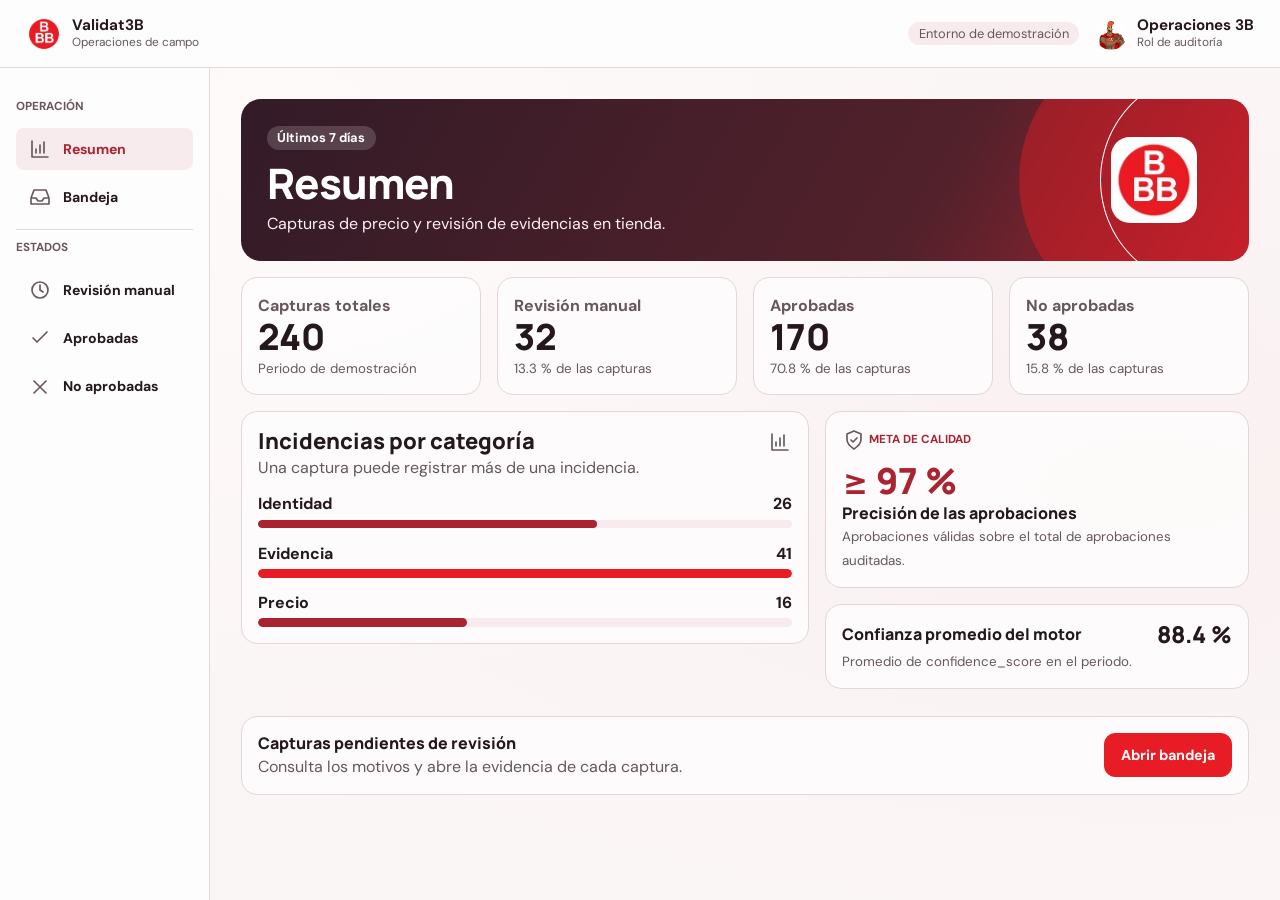
==== audit-demo/index.html @ 312db1c2 "Integra el diseño de Validat3B en Android y el portal demo" ====
<!doctype html>
<html lang="es-MX">
<head>
  <meta charset="utf-8">
  <meta name="viewport" content="width=device-width, initial-scale=1">
  <meta name="description" content="Demostración del panel de gestión y auditoría de Validat3B.">
  <meta name="theme-color" content="#fbf6f6">
  <title>Validat3B · Gestión y auditoría</title>
  <link rel="icon" href="assets/logo.png">
  <link rel="stylesheet" href="styles.css">
  <script src="app.js" type="module"></script>
</head>
<body>
  <a href="#principal" class="skip">Saltar al contenido</a>
  <header class="app-header">
    <a class="identity" href="#resumen">
      <img src="assets/logo.png" alt="" width="36" height="36">
      <span><strong>Validat3B</strong><small>Operaciones de campo</small></span>
    </a>
    <div class="session">
      <span class="badge neutral">Entorno de demostración</span>
      <div class="identity auditor">
        <img src="assets/personaje.png" alt="" width="36" height="36">
        <span><strong>Operaciones 3B</strong><small>Rol de auditoría</small></span>
      </div>
    </div>
  </header>
  <div class="shell">
    <aside class="sidebar">
      <nav id="menu" aria-label="Navegación de auditoría"></nav>
    </aside>
    <main id="principal" tabindex="-1" aria-busy="true">
      <p role="status">Cargando el panel…</p>
    </main>
  </div>
  <dialog id="dialogo" aria-labelledby="dialog-title"></dialog>
</body>
</html>
---- audit-demo/styles.css ----
@font-face {
  font-family: 'DM Sans';
  src: url('assets/dm-sans.ttf') format('truetype');
  font-weight: 100 1000;
  font-display: swap;
}
@font-face {
  font-family: Manrope;
  src: url('assets/manrope.ttf') format('truetype');
  font-weight: 200 800;
  font-display: swap;
}
@font-face {
  font-family: 'IBM Plex Mono';
  src: url('assets/ibm-plex-mono.ttf') format('truetype');
  font-weight: 500;
  font-display: swap;
}
:root {
  color-scheme: light;
  --brand: #e81c24;
  --paper: #fefdfd;
  --ink: #25181d;
  --muted: #67575d;
  --line: #e4d6d9;
  --wash: #f7ebed;
  --night: #25161c;
  --main-bg: #fbf6f6;
  --danger: #aa2331;
  --success: #176749;
  --success-bg: #e0f4e9;
  --pending: #855212;
  --pending-bg: #fff0d6;
  --muted-bg: #f0eaf1;
  --radius: 16px;
  --small-radius: 11px;
  --mesh: radial-gradient(ellipse at 22% 15%, #fffafa 0, transparent 55%), radial-gradient(ellipse at 90% 54%, #faf1f1, transparent 70%), var(--main-bg);
  font: 400 1rem / 1.45 'DM Sans', sans-serif;
  color: var(--ink);
  background: var(--mesh);
}
*, *::before, *::after { box-sizing: border-box; }
body { margin: 0; min-height: 100vh; }
h1, h2, h3, p, dl, dd { margin: 0; }
h1, h2, h3 { font-family: Manrope, sans-serif; font-weight: 800; }
h1 { font-size: clamp(1.8rem, 4vw, 2.625rem); line-height: 1.12; letter-spacing: -.025em; }
h2 { font-size: 1.375rem; line-height: 1.25; }
h3 { font-size: 1rem; line-height: 1.35; }
a { color: inherit; text-decoration: none; }
button, input, select, textarea { font: inherit; }
button { cursor: pointer; }
button:disabled { cursor: default; opacity: .65; }
img { display: block; max-width: 100%; }
:focus-visible { outline: 2px solid var(--danger); outline-offset: 3px; }
.skip { position: fixed; left: 1rem; top: 1rem; padding: .65rem 1rem; background: var(--paper); z-index: 3; transform: translateY(-200%); }
.skip:focus { transform: none; }
.muted, small { color: var(--muted); }
.mono { font: 500 .78rem / 1.45 'IBM Plex Mono', monospace; }
.micro { font-size: .73rem; font-weight: 700; color: var(--muted); text-transform: uppercase; }
.eyebrow { color: var(--danger); margin-bottom: .36rem; }
.stack { display: grid; gap: 1rem; min-width: 0; }
.icon { display: inline-block; flex: none; width: auto; height: auto; vertical-align: middle; }
.app-header {
  display: flex; align-items: center; justify-content: space-between; gap: .8rem;
  min-height: 68px; padding: .7rem clamp(1rem, 2vw, 2rem);
  border-bottom: 1px solid var(--line); background: var(--paper);
}
.identity { display: flex; align-items: center; gap: .65rem; line-height: 1.18; }
.identity img { object-fit: cover; border-radius: 9px; flex: none; }
.identity strong, .identity small { display: block; }
.identity strong { font-size: .95rem; }
.identity small { font-size: .74rem; margin-top: .12rem; }
.session { display: flex; gap: 1rem; align-items: center; }
.auditor img { width: 32px; height: 32px; border-radius: 50%; }
.shell { display: grid; grid-template-columns: 210px minmax(0, 1fr); min-height: calc(100vh - 68px); }
.sidebar { background: var(--paper); border-right: 1px solid var(--line); padding: 1.9rem 1rem; }
.sidebar .micro { margin-bottom: .4rem; }
.nav-group { display: grid; gap: .4rem; }
.nav-group + .nav-group { border-top: 1px solid var(--line); margin-top: .65rem; padding-top: .6rem; }
.sidebar a { display: flex; align-items: center; gap: .65rem; font-weight: 700; padding: .56rem .78rem; border-radius: 8px; font-size: .88rem; }
.sidebar a:hover, .sidebar a[aria-current="page"], .sidebar a[data-section="actual"] { background: var(--wash); color: var(--danger); }
main { min-width: 0; padding: clamp(1rem, 2.45vw, 2.25rem); }
main:focus { outline: none; }
.panel {
  padding: 1rem; border: 1px solid var(--line); border-radius: var(--radius);
  background: color-mix(in srgb, var(--paper) 83%, transparent);
}
.panel-header, .spaced, .page-header, .notice, .toolbar {
  display: flex; align-items: center; justify-content: space-between; gap: .8rem;
}
.page-header { align-items: flex-start; flex-wrap: wrap; margin-bottom: 1rem; }
.page-header > div { min-width: 0; }
.page-header p:last-child { margin-top: .42rem; }
.button {
  display: inline-flex; justify-content: center; align-items: center; gap: .45rem; min-height: 44px;
  padding: .64rem 1rem; border: 1px solid var(--line); border-radius: var(--small-radius);
  background: var(--paper); color: var(--ink); font-weight: 700; font-size: .9rem; line-height: 1.35;
}
.button:hover { background: var(--wash); }
.button.primary, .button[aria-current="page"] { background: var(--brand); color: white; border-color: var(--brand); }
.button.primary:hover, .button[aria-current="page"]:hover { background: #c91520; }
.button.danger { background: var(--danger); border-color: var(--danger); color: white; }
.button.danger:hover { background: #8f1927; }
.button.subtle { background: var(--wash); border-color: var(--wash); }
.button.subtle:hover { border-color: var(--line); }
.badge { display: inline-flex; align-items: center; gap: .3rem; border-radius: 40px; width: fit-content; padding: .27rem .65rem; font-size: .8rem; line-height: 1.2; }
.badge.neutral { background: var(--wash); color: var(--muted); }
.badge.success, .notice.success { background: var(--success-bg); color: var(--success); }
.badge.danger, .notice.danger { background: #fae7ea; color: var(--danger); }
.badge.pending { background: var(--pending-bg); color: var(--pending); }
.badge.unknown { background: var(--muted-bg); color: var(--muted); }
.banner {
  display: flex; align-items: center; justify-content: space-between; isolation: isolate; position: relative; overflow: hidden;
  min-height: 152px; padding: clamp(1.1rem, 2vw, 1.75rem); background: linear-gradient(120deg,#321b27,#52212b 68%,#aa2331);
  border-radius: 20px; color: white;
}
.banner .badge { color: white; background: #ffffff2b; font-weight: 700; }
.banner h1 { margin: .65rem 0 .3rem; }
.banner p { color: #fff2f4; }
.banner-copy { position: relative; z-index: 1; }
.banner-art { position: absolute; inset: 0 0 0 auto; width: min(34%, 215px); display: grid; place-items: center; }
.banner-art img { position: absolute; max-width: none; }
.banner-art .halo { right: -90px; }
.banner-art .aro { right: -65px; }
.banner-art .marca { width: 86px; height: 86px; border-radius: 22%; right: clamp(1.1rem, 4vw, 3.5rem); }
.metrics { display: grid; gap: 1rem; grid-template-columns: repeat(4, minmax(0, 1fr)); }
.metric dt { color: var(--muted); font-weight: 700; }
.metric dd { display: grid; gap: .15rem; }
.metric strong { font: 800 2.25rem / 1.1 Manrope, sans-serif; }
.summary-grid { display: grid; grid-template-columns: 1.34fr 1fr; gap: 1rem; align-items: start; }
.incidents { display: grid; gap: .85rem; margin-top: .85rem; }
.incidents div > span { display: flex; justify-content: space-between; gap: .5rem; font-weight: 700; }
.incidents progress { width: 100%; height: .54rem; border: 0; border-radius: 1rem; appearance: none; display: block; margin-top: .25rem; overflow: hidden; }
.incidents progress::-webkit-progress-bar { background: var(--wash); }
.incidents progress::-webkit-progress-value { background: var(--danger); border-radius: 1rem; }
.incidents progress::-moz-progress-bar { background: var(--danger); border-radius: 1rem; }
.incidents div:nth-child(2) progress::-webkit-progress-value { background: var(--brand); }
.incidents div:nth-child(2) progress::-moz-progress-bar { background: var(--brand); }
.goal { font: 800 2.25rem / 1.25 Manrope, sans-serif; color: var(--danger); }
.tabs, .buttons { display: flex; align-items: center; flex-wrap: wrap; gap: .55rem; }
.list { margin-top: .9rem; }
.toolbar { justify-content: flex-start; flex-wrap: wrap; }
.toolbar .field:first-child { flex: 1.5 1 13rem; }
.toolbar .field { flex: 1 1 8rem; }
.field {
  display: grid; gap: .24rem; min-width: 0; padding: .62rem .85rem; border: 1px solid var(--line);
  border-radius: var(--small-radius); background: var(--paper); text-align: left; color: var(--ink);
}
.field strong { overflow-wrap: anywhere; }
button.field:hover { background: var(--wash); }
.field input, .field select, .field textarea {
  width: 100%; min-height: 1.55rem; padding: 0; color: var(--ink); background: transparent; border: 0;
}
.field select { max-width: 100%; }
.field textarea { resize: vertical; }
.field:has([aria-invalid="true"]) { border-color: var(--danger); }
.list-head { border-top: 1px solid var(--line); padding: .85rem 0 .5rem; margin-top: .8rem; }
.table-wrap { overflow-x: auto; padding: 2px; margin: -2px; }
table { width: 100%; border-collapse: separate; border-spacing: 0 .45rem; font-size: .9rem; }
th { text-align: left; font-size: .73rem; text-transform: uppercase; color: var(--muted); padding: .45rem .65rem; }
td { background: var(--paper); border-block: 1px solid var(--line); padding: .65rem; }
td:first-child { border-left: 1px solid var(--line); border-radius: var(--small-radius) 0 0 var(--small-radius); }
td:last-child { border-right: 1px solid var(--line); border-radius: 0 var(--small-radius) var(--small-radius) 0; }
tbody tr[data-id] { cursor: pointer; }
tbody tr:hover td, tbody tr:focus-within td { background: var(--wash); }
.table-link { display: inline-block; color: var(--danger); padding-block: .4rem; }
.nowrap { white-space: nowrap; }
.empty { display: grid; gap: .65rem; justify-items: center; text-align: center; padding: 3.3rem 1rem; }
.list-foot { margin-top: .7rem; flex-wrap: wrap; }
.loader { border: 3px solid var(--wash); border-top-color: var(--brand); width: 32px; height: 32px; border-radius: 50%; animation: rotate .8s linear infinite; }
@keyframes rotate { to { transform: rotate(360deg); } }
.details { display: grid; grid-template-columns: minmax(0, 1.45fr) minmax(0, 1fr); align-items: start; gap: 1rem; }
.notice { margin-bottom: 1rem; border-radius: var(--small-radius); padding: .55rem 1rem; }
.photo {
  display: block; position: relative; width: 100%; aspect-ratio: 2.45; padding: 0; overflow: hidden;
  border: 0; border-radius: var(--radius); background: var(--wash);
}
.photo > img, .photo-frame > img { width: 100%; height: 100%; object-fit: cover; }
.photo .mark, .photo-frame .mark { position: absolute; border: 2px dashed var(--danger); border-radius: 7px; inset: 31% 25% 21%; pointer-events: none; }
.mark.fachada { inset: 29% 21% 38%; }
.mark.producto { inset: 18% 30% 15%; }
.thumbs { display: grid; gap: .55rem; grid-template-columns: repeat(3, minmax(0, 1fr)); }
.thumbnail { display: grid; gap: .35rem; text-align: left; padding: .42rem; font-size: .85rem; color: var(--muted); }
.thumbnail[aria-pressed="true"] { border-color: var(--brand); color: var(--danger); }
.thumbnail > img { width: 100%; aspect-ratio: 2.6; object-fit: cover; border-radius: 8px; }
.thumbnail span { display: flex; align-items: center; gap: .35rem; flex-wrap: wrap; }
.facts { display: grid; grid-template-columns: repeat(4, 1fr); gap: .5rem; overflow-wrap: anywhere; }
.facts dd { font-weight: 700; font-size: .9rem; }
.comparison { border-top: 1px solid var(--line); padding-top: .75rem; }
.comparison table { margin: 0; }
.verdict-head { display: flex; justify-content: space-between; gap: .55rem; align-items: end; flex-wrap: wrap; }
.verdict-head > div:last-child { text-align: right; }
.percent { display: block; font: 800 1.45rem / 1.2 Manrope, sans-serif; }
.percent.pending { color: var(--pending); }
.percent.success { color: var(--success); }
.percent.danger, .error { color: var(--danger); }
.validation { display: grid; gap: .42rem; border-block: 1px solid var(--line); padding-block: .65rem; }
.validation div { display: flex; align-items: center; justify-content: space-between; gap: .6rem; }
.validation dt, .comparison tbody th { font-weight: 700; }
.split-buttons { display: grid; grid-template-columns: 1fr 1fr; gap: .7rem; }
.timeline { display: grid; gap: .65rem; padding: 0; margin: 0; list-style: none; }
.timeline li { display: grid; grid-template-columns: auto 1fr; gap: .5rem; align-items: start; }
.timeline li + li { padding-top: .65rem; border-top: 1px solid var(--line); }
dialog {
  width: min(calc(100% - 1.5rem), 445px); max-height: calc(100dvh - 2rem); color: var(--ink); padding: 1.5rem;
  border: 1px solid var(--line); border-radius: 20px; background: var(--mesh); box-shadow: 0 12px 44px #25161c22;
}
dialog::backdrop { background: #25161c66; }
dialog[data-size="filter"] { width: min(calc(100% - 1.5rem), 540px); }
dialog[data-size="zoom"] { width: min(calc(100% - 1.5rem), 799px); }
dialog .dialog-foot { padding-top: .8rem; border-top: 1px solid var(--line); }
dialog .range { display: grid; grid-template-columns: 1fr 1fr; gap: .8rem; }
.zoom-view { overflow: auto; border-radius: var(--radius); aspect-ratio: 2.55; }
.photo-frame { display: block; position: relative; width: 200%; height: 200%; }
.foto-con-reflejo { filter: blur(2.5px); }
.reflejo { position: absolute; left: 21%; top: -32%; width: 19%; height: 165%; transform: rotate(25deg); background: #ffffff45; pointer-events: none; }
.photo--zoom > img { scale: 2; }
.photo--zoom > .mark { inset-inline: 16%; }
@media (max-width: 1000px) {
  .details { grid-template-columns: 1fr; }
  .metrics { grid-template-columns: repeat(2, minmax(0, 1fr)); }
  .summary-grid { grid-template-columns: 1fr; }
}
@media (max-width: 700px) {
  .shell { grid-template-columns: 1fr; }
  .sidebar { border-right: 0; border-bottom: 1px solid var(--line); padding: .45rem .8rem; }
  .sidebar nav, .nav-group { display: flex; gap: .25rem; flex-wrap: wrap; }
  .nav-group + .nav-group { border: 0; margin: 0; padding: 0; }
  .sidebar .micro { display: none; }
  .sidebar a { padding: .42rem .5rem; }
  .auditor { display: none; }
  .banner-art .marca { width: 64px; height: 64px; }
  .banner-copy { max-width: 74%; }
  table[aria-label="Capturas"] { min-width: 575px; }
  .facts { grid-template-columns: repeat(2, 1fr); }
  .notice { flex-wrap: wrap; }
}
@media (max-width: 390px) {
  .session .badge { max-width: 110px; }
  .metric strong { font-size: 1.65rem; }
  .thumbs .icon { display: none; }
}
@media (prefers-reduced-motion: reduce) {
  *, *::before, *::after { animation-duration: .01ms !important; }
}
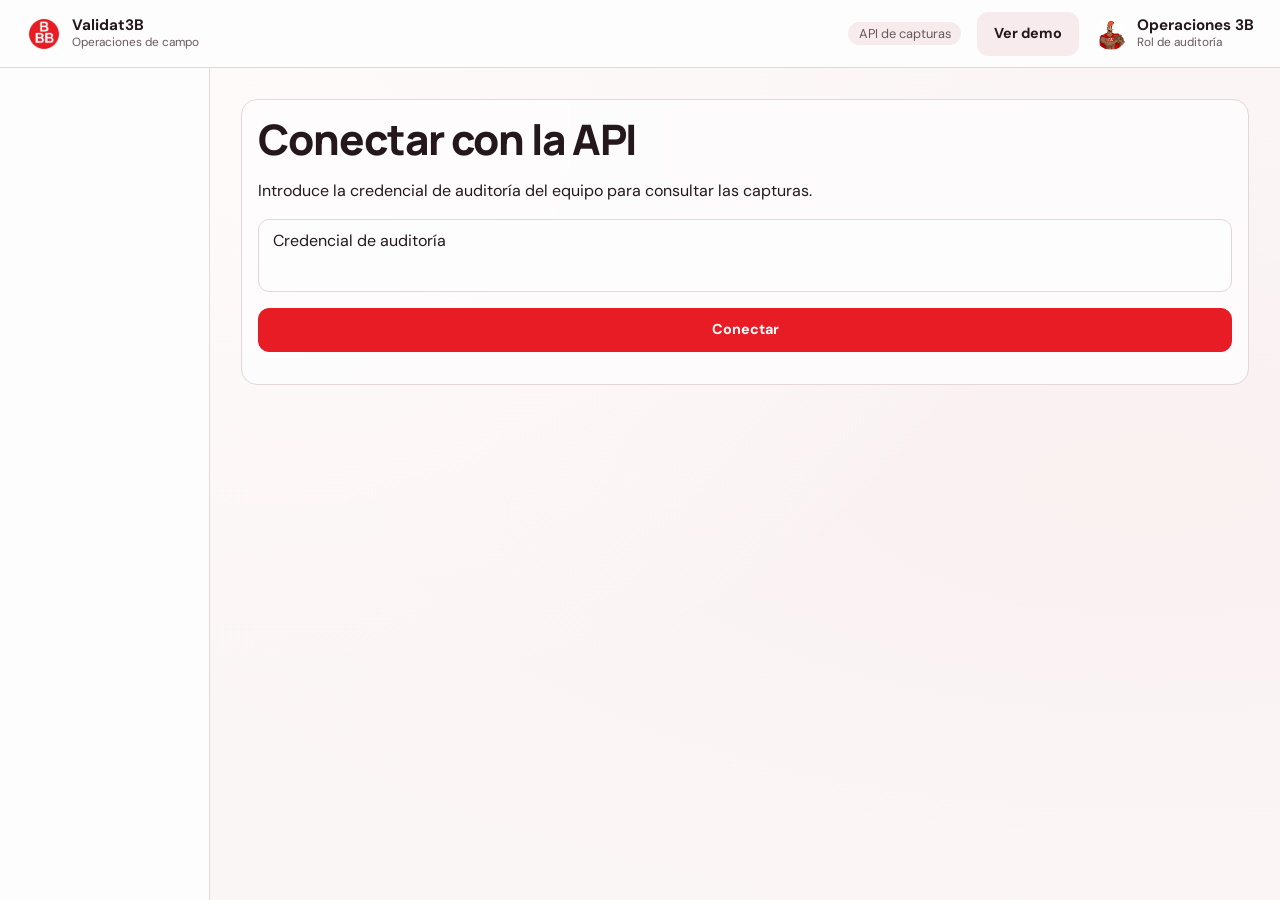
==== commit 58a74735: "Conecta la web de auditoría con las capturas de Android en la API" ====
--- a/audit-demo/index.html
+++ b/audit-demo/index.html
@@ -3,7 +3,7 @@
 <head>
   <meta charset="utf-8">
   <meta name="viewport" content="width=device-width, initial-scale=1">
-  <meta name="description" content="Demostración del panel de gestión y auditoría de Validat3B.">
+  <meta name="description" content="Panel de gestión y auditoría de Validat3B.">
   <meta name="theme-color" content="#fbf6f6">
   <title>Validat3B · Gestión y auditoría</title>
   <link rel="icon" href="assets/logo.png">
@@ -18,7 +18,8 @@
       <span><strong>Validat3B</strong><small>Operaciones de campo</small></span>
     </a>
     <div class="session">
-      <span class="badge neutral">Entorno de demostración</span>
+      <span class="badge neutral" id="modo"></span>
+      <a id="cambiar-modo" class="button subtle"></a>
       <div class="identity auditor">
         <img src="assets/personaje.png" alt="" width="36" height="36">
         <span><strong>Operaciones 3B</strong><small>Rol de auditoría</small></span>
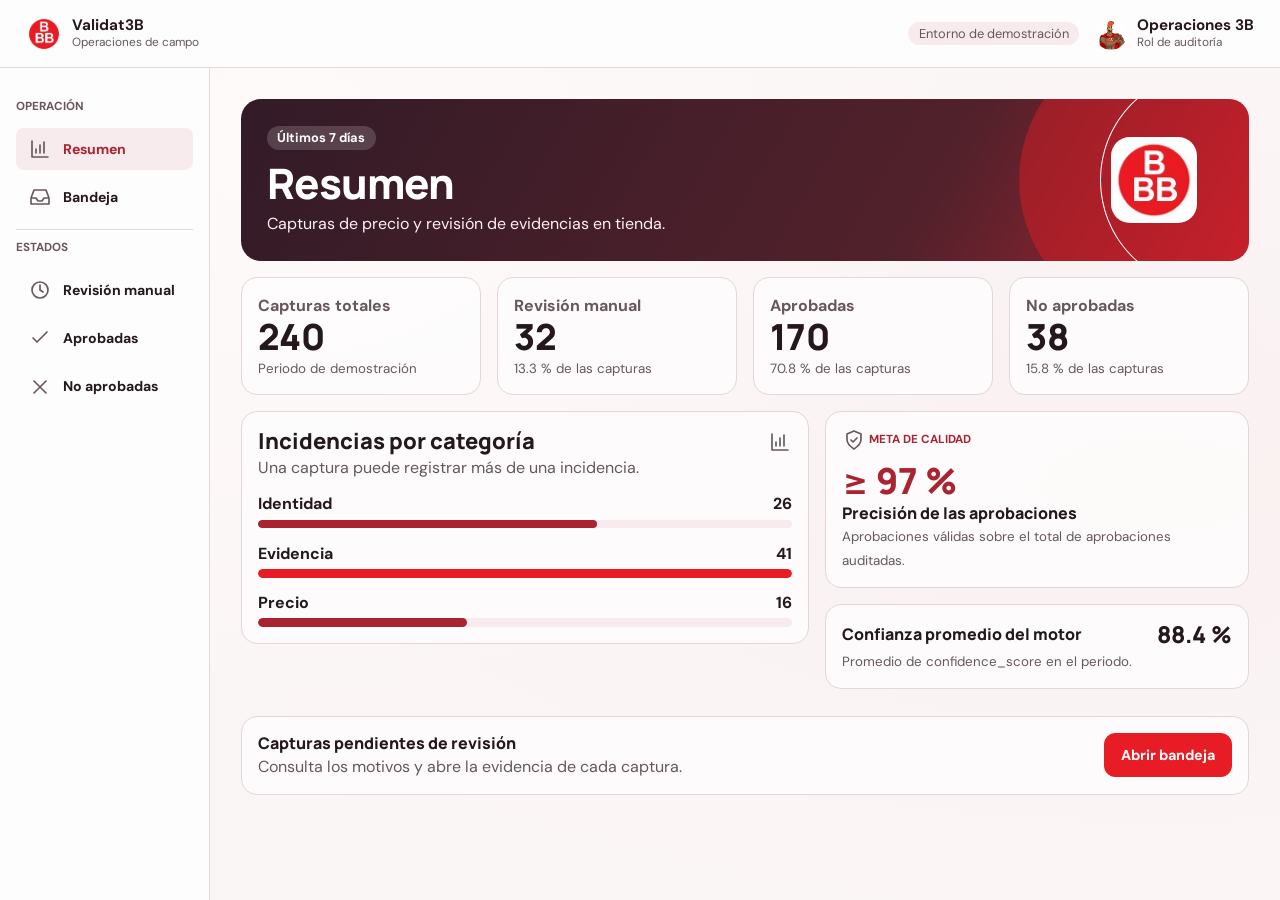
==== commit 81733add: "Mezcla la interfaz de Figma (integracion/figma-ui) en main Trae el rediseño de la app: tema y tipogr" ====
--- a/audit-demo/index.html
+++ b/audit-demo/index.html
@@ -3,7 +3,7 @@
 <head>
   <meta charset="utf-8">
   <meta name="viewport" content="width=device-width, initial-scale=1">
-  <meta name="description" content="Panel de gestión y auditoría de Validat3B.">
+  <meta name="description" content="Demostración del panel de gestión y auditoría de Validat3B.">
   <meta name="theme-color" content="#fbf6f6">
   <title>Validat3B · Gestión y auditoría</title>
   <link rel="icon" href="assets/logo.png">
@@ -18,8 +18,7 @@
       <span><strong>Validat3B</strong><small>Operaciones de campo</small></span>
     </a>
     <div class="session">
-      <span class="badge neutral" id="modo"></span>
-      <a id="cambiar-modo" class="button subtle"></a>
+      <span class="badge neutral">Entorno de demostración</span>
       <div class="identity auditor">
         <img src="assets/personaje.png" alt="" width="36" height="36">
         <span><strong>Operaciones 3B</strong><small>Rol de auditoría</small></span>
